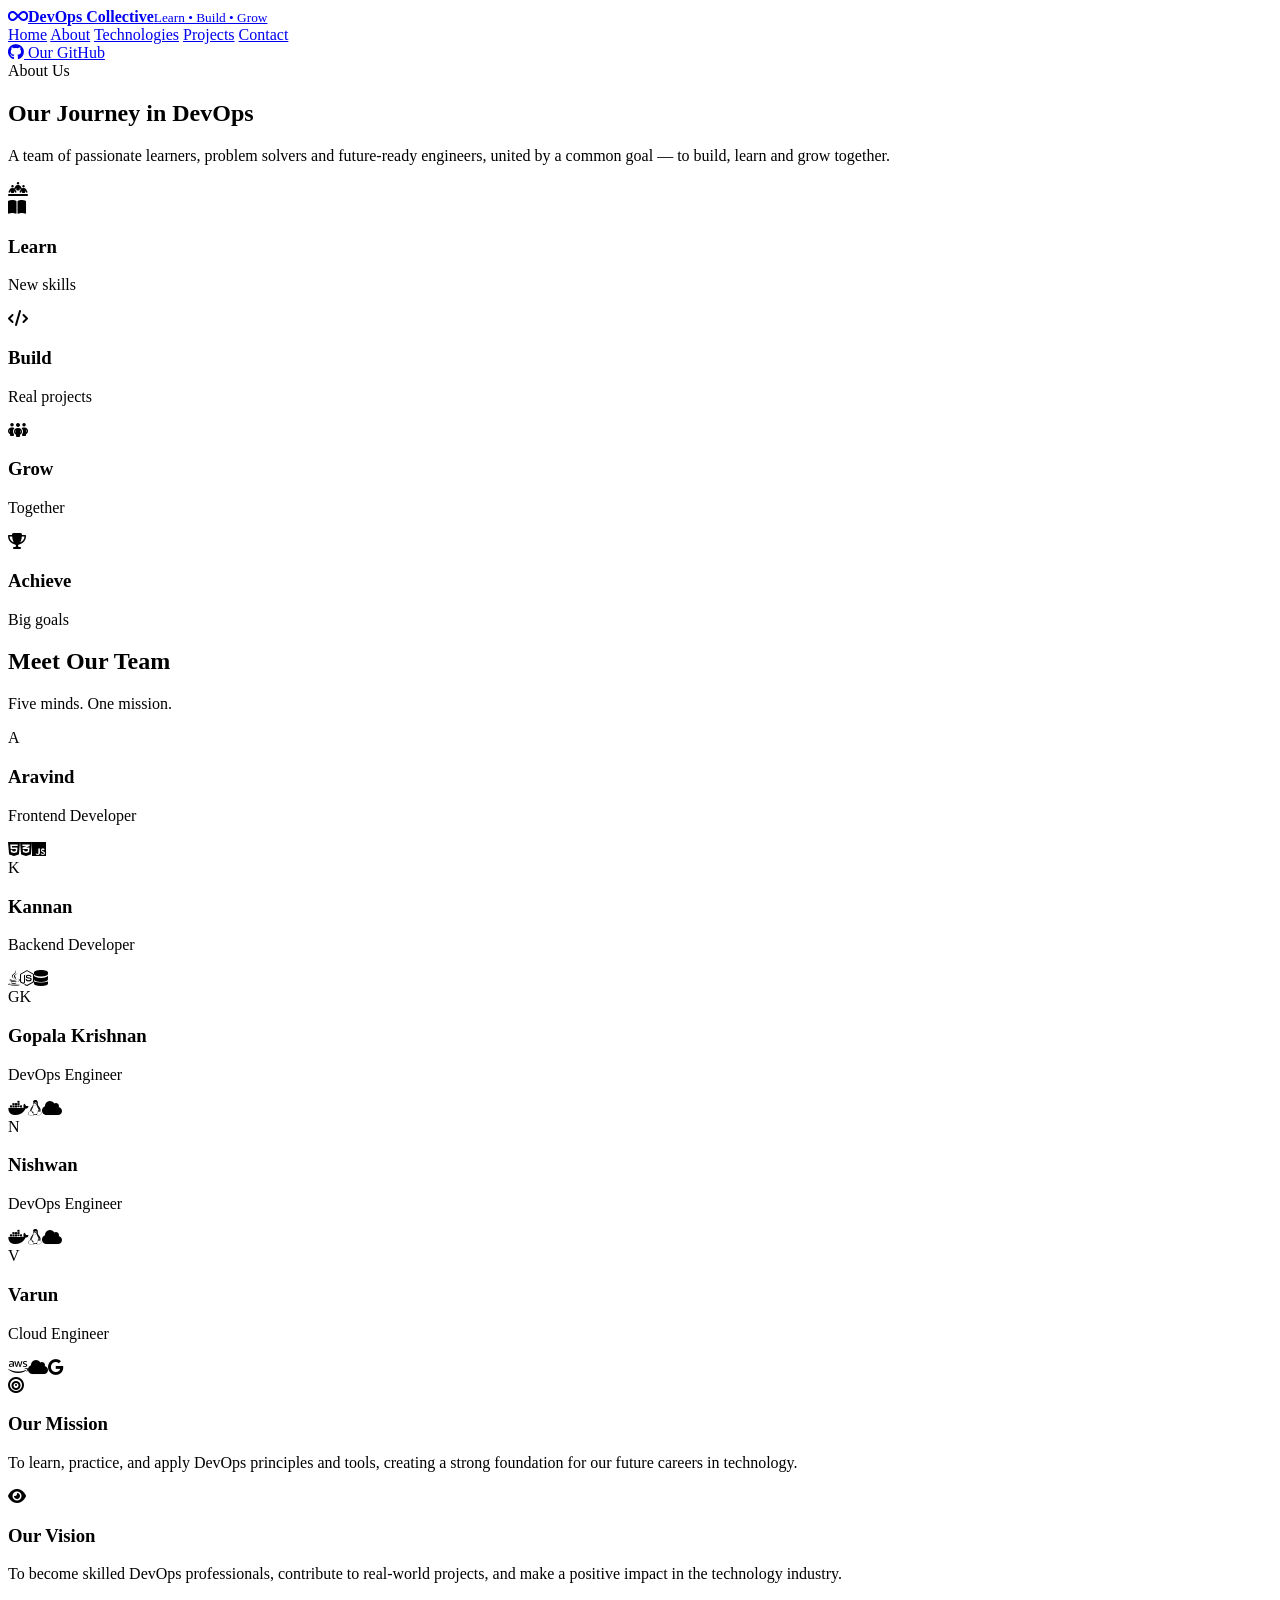
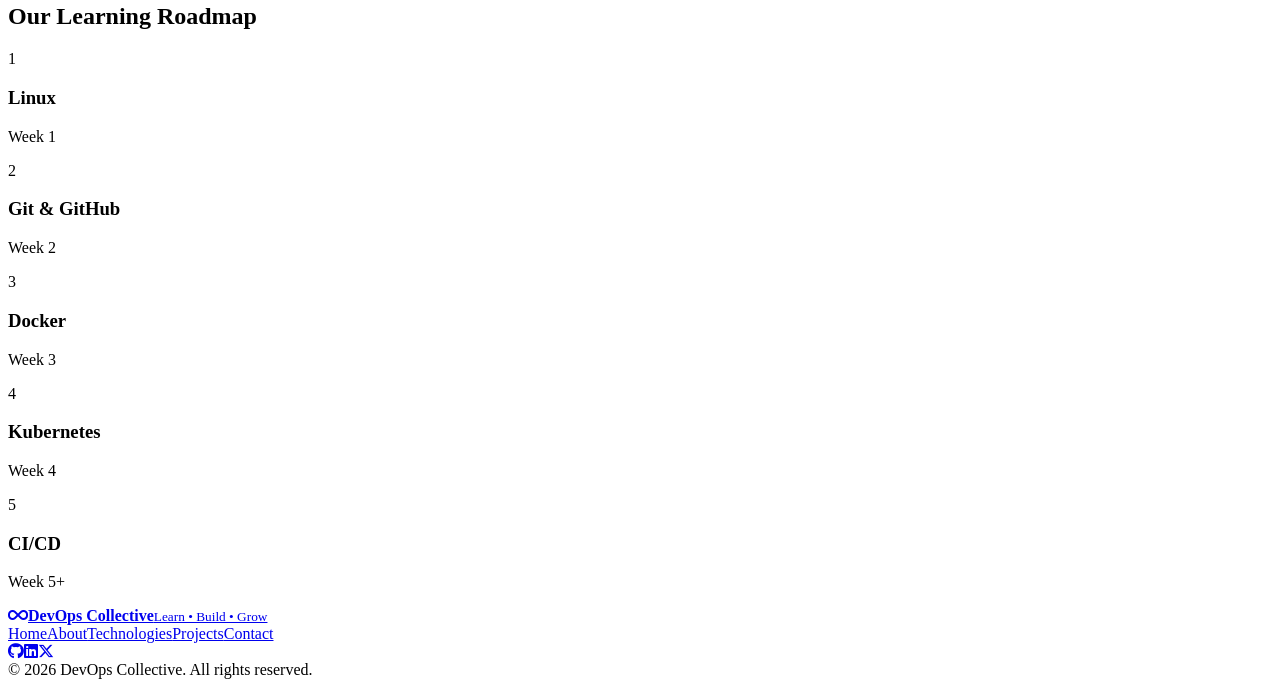
==== about.html @ 96be108b "<Aravind> initial commit for the about page" ====
<!doctype html>
<html lang="en">
  <head>
    <meta charset="UTF-8" />
    <meta name="viewport" content="width=device-width, initial-scale=1.0" />
    <title>DevOps Collective | About</title>
    <link
      rel="stylesheet"
      href="https://cdnjs.cloudflare.com/ajax/libs/font-awesome/6.5.2/css/all.min.css"
    />
    <link rel="stylesheet" href="style.css" />
  </head>
  <body>
    <header class="header">
      <div class="container nav-container">
        <a href="index.html" class="logo"
          ><span class="logo-icon"><i class="fa-solid fa-infinity"></i></span
          ><span
            ><strong>DevOps Collective</strong
            ><small>Learn • Build • Grow</small></span
          ></a
        >
        <nav class="navbar">
          <a href="index.html">Home</a>
          <a href="about.html" class="active">About</a>
          <a href="technologies.html">Technologies</a>
          <a href="projects.html">Projects</a>
          <a href="contact.html">Contact</a>
        </nav>
        <a href="https://github.com/" target="_blank" class="github-btn">
          <i class="fa-brands fa-github"></i> Our GitHub
        </a>
      </div>
    </header>
    <section class="page-hero">
      <div class="container page-hero-content">
        <div>
          <span class="badge">About Us</span>
          <h1>Our Journey <span>in DevOps</span></h1>
          <p>
            A team of passionate learners, problem solvers and future-ready
            engineers, united by a common goal — to build, learn and grow
            together.
          </p>
        </div>
        <div class="team-illustration">
          <i class="fa-solid fa-people-line"></i>
        </div>
      </div>
    </section>
    <section class="section">
      <div class="container">
        <div class="four-grid">
          <div class="info-card">
            <div class="info-icon"><i class="fa-solid fa-book-open"></i></div>
            <h3>Learn</h3>
            <p>New skills</p>
          </div>
          <div class="info-card">
            <div class="info-icon"><i class="fa-solid fa-code"></i></div>
            <h3>Build</h3>
            <p>Real projects</p>
          </div>
          <div class="info-card">
            <div class="info-icon">
              <i class="fa-solid fa-people-group"></i>
            </div>
            <h3>Grow</h3>
            <p>Together</p>
          </div>
          <div class="info-card">
            <div class="info-icon"><i class="fa-solid fa-trophy"></i></div>
            <h3>Achieve</h3>
            <p>Big goals</p>
          </div>
        </div>
      </div>
    </section>
    <section class="section">
      <div class="container">
        <div class="section-heading">
          <h2>Meet Our Team</h2>
          <p>Five minds. One mission.</p>
        </div>
        <div class="team-grid">
          <div class="team-card">
            <div class="avatar">A</div>
            <h3>Aravind</h3>
            <p>Frontend Developer</p>
            <div class="mini-social">
              <i class="fa-brands fa-html5"></i
              ><i class="fa-brands fa-css3-alt"></i
              ><i class="fa-brands fa-js"></i>
            </div>
          </div>
          <div class="team-card">
            <div class="avatar">K</div>
            <h3>Kannan</h3>
            <p>Backend Developer</p>
            <div class="mini-social">
              <i class="fa-brands fa-java"></i
              ><i class="fa-brands fa-node-js"></i
              ><i class="fa-solid fa-database"></i>
            </div>
          </div>
          <div class="team-card">
            <div class="avatar">GK</div>
            <h3>Gopala Krishnan</h3>
            <p>DevOps Engineer</p>
            <div class="mini-social">
              <i class="fa-brands fa-docker"></i
              ><i class="fa-brands fa-linux"></i
              ><i class="fa-solid fa-cloud"></i>
            </div>
          </div>
          <div class="team-card">
            <div class="avatar">N</div>
            <h3>Nishwan</h3>
            <p>DevOps Engineer</p>
            <div class="mini-social">
              <i class="fa-brands fa-docker"></i
              ><i class="fa-brands fa-linux"></i
              ><i class="fa-solid fa-cloud"></i>
            </div>
          </div>
          <div class="team-card">
            <div class="avatar">V</div>
            <h3>Varun</h3>
            <p>Cloud Engineer</p>
            <div class="mini-social">
              <i class="fa-brands fa-aws"></i><i class="fa-solid fa-cloud"></i
              ><i class="fa-brands fa-google"></i>
            </div>
          </div>
        </div>
      </div>
    </section>
    <section class="section">
      <div class="container mission-grid">
        <div class="mission-card">
          <div class="mission-icon"><i class="fa-solid fa-bullseye"></i></div>
          <div>
            <h3>Our Mission</h3>
            <p>
              To learn, practice, and apply DevOps principles and tools,
              creating a strong foundation for our future careers in technology.
            </p>
          </div>
        </div>
        <div class="mission-card">
          <div class="mission-icon"><i class="fa-solid fa-eye"></i></div>
          <div>
            <h3>Our Vision</h3>
            <p>
              To become skilled DevOps professionals, contribute to real-world
              projects, and make a positive impact in the technology industry.
            </p>
          </div>
        </div>
      </div>
    </section>
    <section class="section">
      <div class="container">
        <div class="section-heading"><h2>Our Learning Roadmap</h2></div>
        <div class="roadmap">
          <div class="roadmap-item">
            <span>1</span>
            <h3>Linux</h3>
            <p>Week 1</p>
          </div>
          <div class="roadmap-line"></div>
          <div class="roadmap-item">
            <span>2</span>
            <h3>Git & GitHub</h3>
            <p>Week 2</p>
          </div>
          <div class="roadmap-line"></div>
          <div class="roadmap-item">
            <span>3</span>
            <h3>Docker</h3>
            <p>Week 3</p>
          </div>
          <div class="roadmap-line"></div>
          <div class="roadmap-item">
            <span>4</span>
            <h3>Kubernetes</h3>
            <p>Week 4</p>
          </div>
          <div class="roadmap-line"></div>
          <div class="roadmap-item">
            <span>5</span>
            <h3>CI/CD</h3>
            <p>Week 5+</p>
          </div>
        </div>
      </div>
    </section>
    <footer class="footer">
      <div class="container footer-content">
        <div class="footer-brand">
          <a href="index.html" class="logo"
            ><span class="logo-icon"><i class="fa-solid fa-infinity"></i></span
            ><span
              ><strong>DevOps Collective</strong
              ><small>Learn • Build • Grow</small></span
            ></a
          >
        </div>
        <div class="footer-links">
          <a href="index.html">Home</a><a href="about.html">About</a
          ><a href="technologies.html">Technologies</a
          ><a href="projects.html">Projects</a
          ><a href="contact.html">Contact</a>
        </div>
        <div class="footer-social">
          <a href="#"><i class="fa-brands fa-github"></i></a
          ><a href="#"><i class="fa-brands fa-linkedin"></i></a
          ><a href="#"><i class="fa-brands fa-x-twitter"></i></a>
        </div>
      </div>
      <div class="copyright">
        © 2026 DevOps Collective. All rights reserved.
      </div>
    </footer>
  </body>
</html>
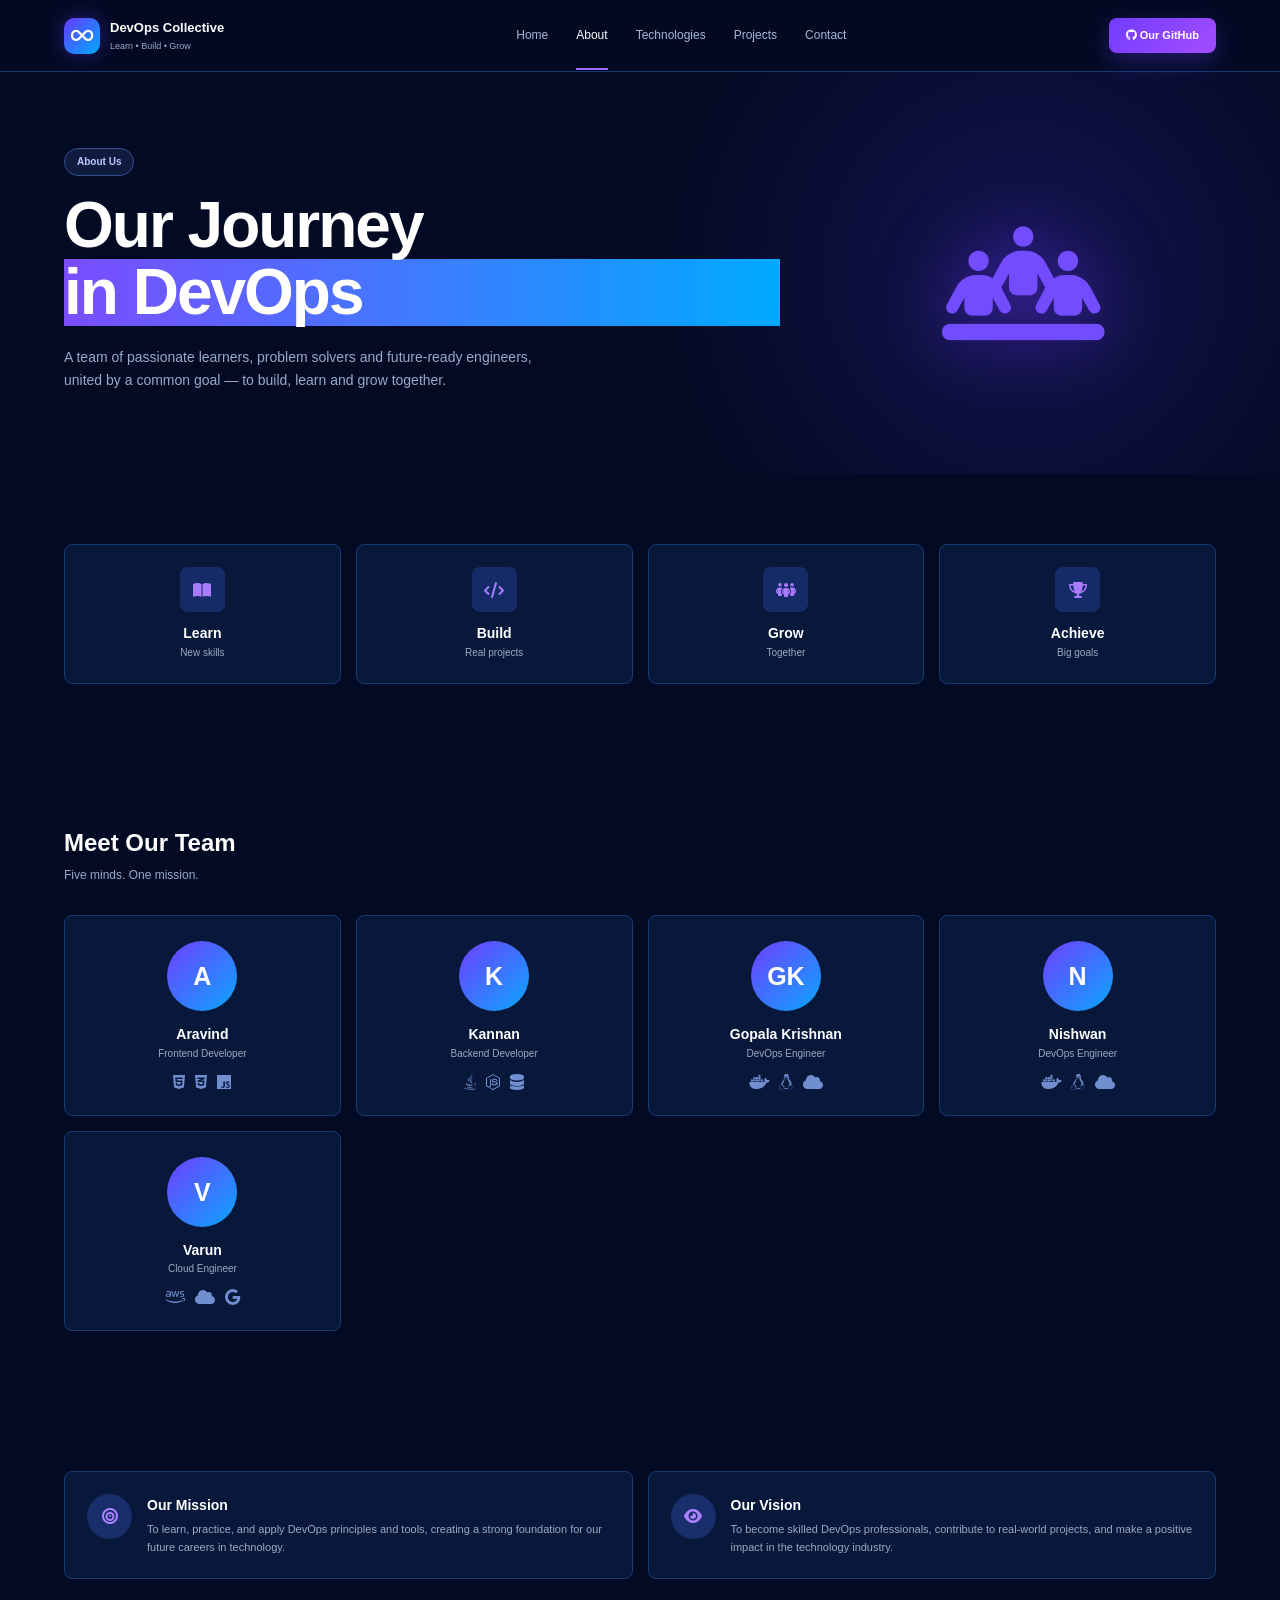
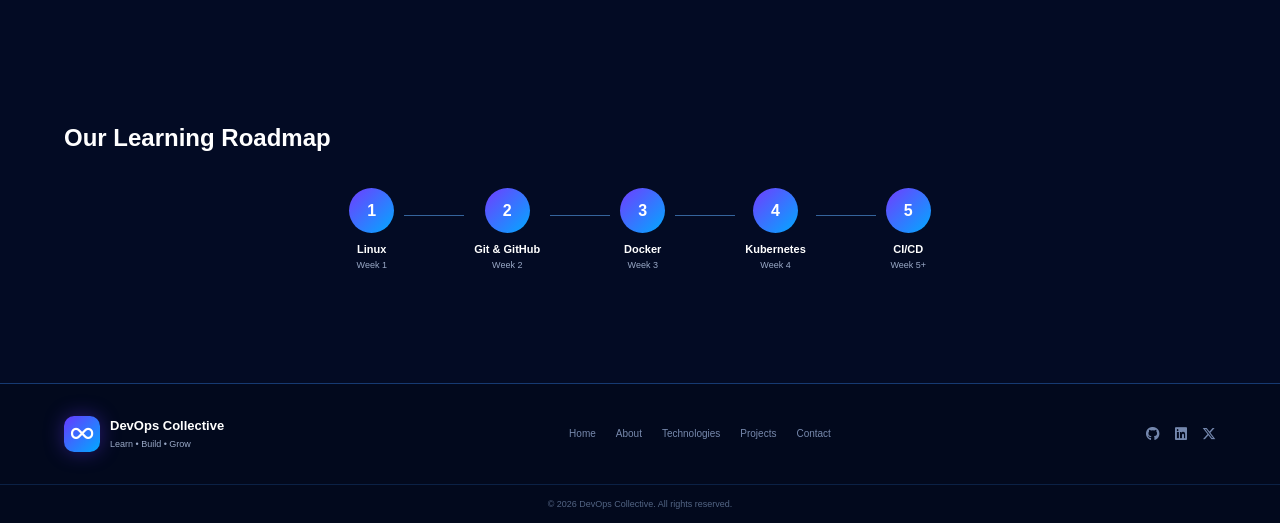
==== commit b28ff1ee: "changed the name of style page" ====
--- a/about.html
+++ b/about.html
@@ -8,7 +8,7 @@
       rel="stylesheet"
       href="https://cdnjs.cloudflare.com/ajax/libs/font-awesome/6.5.2/css/all.min.css"
     />
-    <link rel="stylesheet" href="style.css" />
+    <link rel="stylesheet" href="Style.css" />
   </head>
   <body>
     <header class="header">
--- a/Style.css
+++ b/Style.css
@@ -0,0 +1,1129 @@
+* {
+    margin: 0;
+    padding: 0;
+    box-sizing: border-box
+}
+
+html {
+    scroll-behavior: smooth
+}
+
+body {
+    font-family: "Segoe UI", Arial, sans-serif;
+    background: #030b24;
+    color: #fff;
+    line-height: 1.6
+}
+
+a {
+    text-decoration: none;
+    color: inherit
+}
+
+button,
+input,
+textarea,
+select {
+    font-family: inherit
+}
+
+.container {
+    width: 90%;
+    max-width: 1180px;
+    margin: auto
+}
+
+:root {
+    --bg: #030b24;
+    --card: #07183b;
+    --hover: #0b204b;
+    --border: #163a72;
+    --primary: #713cff;
+    --text: #fff;
+    --muted: #9aa9c7
+}
+
+.header {
+    height: 72px;
+    background: rgba(3, 11, 36, .96);
+    border-bottom: 1px solid var(--border);
+    position: sticky;
+    top: 0;
+    z-index: 1000;
+    backdrop-filter: blur(15px)
+}
+
+.nav-container {
+    height: 100%;
+    display: flex;
+    align-items: center;
+    justify-content: space-between;
+    gap: 30px
+}
+
+.logo {
+    display: flex;
+    align-items: center;
+    gap: 10px;
+    min-width: 190px
+}
+
+.logo-icon {
+    width: 36px;
+    height: 36px;
+    display: flex;
+    align-items: center;
+    justify-content: center;
+    border-radius: 10px;
+    background: linear-gradient(135deg, #6739ff, #00aaff);
+    color: #fff;
+    font-size: 18px;
+    box-shadow: 0 0 20px rgba(105, 55, 255, .4)
+}
+
+.logo strong {
+    display: block;
+    font-size: 13px
+}
+
+.logo small {
+    display: block;
+    color: var(--muted);
+    font-size: 9px
+}
+
+.navbar {
+    display: flex;
+    align-items: center;
+    gap: 28px
+}
+
+.navbar a {
+    color: #aab7d2;
+    font-size: 12px;
+    transition: .3s;
+    position: relative
+}
+
+.navbar a:hover,
+.navbar a.active {
+    color: #fff
+}
+
+.navbar a.active:after {
+    content: "";
+    position: absolute;
+    left: 0;
+    right: 0;
+    bottom: -25px;
+    height: 2px;
+    background: #9c6cff
+}
+
+.github-btn {
+    padding: 9px 17px;
+    border-radius: 8px;
+    background: linear-gradient(135deg, #723cff, #a44dff);
+    font-size: 11px;
+    font-weight: 600;
+    box-shadow: 0 8px 25px rgba(113, 60, 255, .3);
+    transition: .3s
+}
+
+.github-btn:hover {
+    transform: translateY(-2px)
+}
+
+.hero {
+    min-height: 470px;
+    background: radial-gradient(circle at 80% 30%, rgba(88, 47, 255, .2), transparent 30%), radial-gradient(circle at 20% 80%, rgba(0, 136, 255, .1), transparent 30%);
+    display: flex;
+    align-items: center
+}
+
+.hero-content {
+    display: grid;
+    grid-template-columns: 1fr 1fr;
+    align-items: center;
+    gap: 50px
+}
+
+.badge {
+    display: inline-block;
+    padding: 5px 12px;
+    border: 1px solid #344e91;
+    border-radius: 20px;
+    background: rgba(50, 64, 130, .3);
+    color: #b9c8ff;
+    font-size: 10px;
+    font-weight: 600;
+    margin-bottom: 16px
+}
+
+.hero h1,
+.page-hero h1 {
+    font-size: clamp(42px, 5vw, 64px);
+    line-height: 1.05;
+    margin-bottom: 20px;
+    letter-spacing: -2px
+}
+
+.hero h1 span,
+.page-hero h1 span {
+    display: block;
+    background: linear-gradient(90deg, #7b4dff, #00aaff);
+    *-webkit-background-clip*: text;
+    *-webkit-text-fill-color*: transparent
+}
+
+.hero p,
+.page-hero p {
+    max-width: 500px;
+    color: var(--muted);
+    font-size: 14px;
+    margin-bottom: 28px
+}
+
+.hero-buttons {
+    display: flex;
+    gap: 12px
+}
+
+.btn {
+    display: inline-flex;
+    align-items: center;
+    justify-content: center;
+    gap: 8px;
+    padding: 12px 20px;
+    border-radius: 8px;
+    font-size: 12px;
+    cursor: pointer;
+    border: none;
+    transition: .3s
+}
+
+.primary-btn {
+    background: linear-gradient(135deg, #713cff, #a447ff);
+    color: #1d1a1a;
+    box-shadow: 0 10px 25px rgba(113, 60, 255, .3)
+}
+
+.primary-btn:hover {
+    transform: translateY(-2px)
+}
+
+.secondary-btn {
+    border: 1px solid #245093;
+    background: #071633;
+    color: #fff
+}
+
+.secondary-btn:hover {
+    background: #0b2048
+}
+
+.hero-visual {
+    height: 330px;
+    position: relative;
+    display: flex;
+    justify-content: center;
+    align-items: center
+}
+
+.cloud {
+    position: absolute;
+    top: 25px;
+    right: 100px;
+    font-size: 70px;
+    color: #667cff;
+    filter: drop-shadow(0 0 25px rgba(100, 70, 255, .7))
+}
+
+.server-stack {
+    position: relative;
+    width: 250px
+}
+
+.server-stack div {
+    height: 65px;
+    margin: 7px;
+    border-radius: 8px;
+    border: 1px solid #3166ad;
+    background: linear-gradient(135deg, #112b61, #071535);
+    display: flex;
+    align-items: center;
+    justify-content: center;
+    color: #3da8ff;
+    font-size: 30px;
+    box-shadow: 0 10px 30px rgba(0, 0, 0, .3)
+}
+
+.plant {
+    position: absolute;
+    font-size: 55px;
+    color: #1b9f8c
+}
+
+.plant-left {
+    bottom: 20px;
+    left: 40px
+}
+
+.plant-right {
+    bottom: 10px;
+    right: 50px
+}
+
+.section {
+    padding: 70px 0
+}
+
+.section-heading {
+    margin-bottom: 30px
+}
+
+.section-heading h2 {
+    font-size: 24px;
+    margin-bottom: 4px
+}
+
+.section-heading p {
+    color: var(--muted);
+    font-size: 12px
+}
+
+.left-heading {
+    text-align: left
+}
+
+.technology-grid {
+    display: grid;
+    grid-template-columns: repeat(4, 1fr);
+    gap: 12px
+}
+
+.tech-card {
+    min-height: 125px;
+    padding: 20px 10px;
+    border-radius: 8px;
+    border: 1px solid var(--border);
+    background: linear-gradient(145deg, #071b42, #061333);
+    text-align: center;
+    transition: .3s
+}
+
+.tech-card:hover {
+    transform: translateY(-5px);
+    border-color: #396dc0;
+    background: var(--hover)
+}
+
+.tech-icon {
+    width: 50px;
+    height: 50px;
+    margin: auto auto 12px;
+    display: flex;
+    align-items: center;
+    justify-content: center;
+    border-radius: 50%;
+    border: 1px solid #30558d;
+    font-size: 24px;
+    color: #63a9ff;
+    background: #061431
+}
+
+.tech-card h3 {
+    font-size: 12px;
+    margin-bottom: 3px
+}
+
+.tech-card p {
+    color: var(--muted);
+    font-size: 9px
+}
+
+.lifecycle {
+    display: flex;
+    align-items: center;
+    justify-content: space-between;
+    padding: 30px;
+    border: 1px solid var(--border);
+    border-radius: 10px;
+    background: #061536
+}
+
+.life-step {
+    text-align: center
+}
+
+.life-icon {
+    width: 55px;
+    height: 55px;
+    margin: auto auto 8px;
+    border-radius: 50%;
+    display: flex;
+    align-items: center;
+    justify-content: center;
+    background: linear-gradient(135deg, #5f39ff, #0b9cff);
+    box-shadow: 0 0 25px rgba(83, 74, 255, .35);
+    font-size: 20px
+}
+
+.life-step h3 {
+    font-size: 11px
+}
+
+.arrow {
+    color: #3f73b9;
+    font-size: 22px
+}
+
+.page-hero {
+    padding: 75px 0 55px;
+    background: radial-gradient(circle at 80% 50%, rgba(90, 50, 255, .2), transparent 35%)
+}
+
+.page-hero-content {
+    display: grid;
+    grid-template-columns: 1.3fr .7fr;
+    align-items: center;
+    gap: 50px
+}
+
+.team-illustration,
+.tech-illustration,
+.projects-illustration,
+.contact-illustration {
+    height: 230px;
+    display: flex;
+    align-items: center;
+    justify-content: center;
+    font-size: 130px;
+    color: #744cff;
+    filter: drop-shadow(0 0 35px rgba(106, 55, 255, .5))
+}
+
+.four-grid {
+    display: grid;
+    grid-template-columns: repeat(4, 1fr);
+    gap: 15px
+}
+
+.info-card {
+    padding: 22px;
+    text-align: center;
+    border: 1px solid var(--border);
+    border-radius: 8px;
+    background: var(--card)
+}
+
+.info-icon {
+    width: 45px;
+    height: 45px;
+    margin: auto auto 10px;
+    display: flex;
+    align-items: center;
+    justify-content: center;
+    border-radius: 8px;
+    background: #142b68;
+    color: #a87aff
+}
+
+.info-card h3 {
+    font-size: 14px
+}
+
+.info-card p {
+    color: var(--muted);
+    font-size: 10px
+}
+
+.team-grid {
+    display: grid;
+    grid-template-columns: repeat(4, 1fr);
+    gap: 15px
+}
+
+.team-card {
+    padding: 25px 15px;
+    text-align: center;
+    border: 1px solid var(--border);
+    border-radius: 8px;
+    background: var(--card);
+    transition: .3s
+}
+
+.team-card:hover {
+    transform: translateY(-5px);
+    border-color: #536fc0
+}
+
+.avatar {
+    width: 70px;
+    height: 70px;
+    margin: auto auto 12px;
+    border-radius: 50%;
+    display: flex;
+    align-items: center;
+    justify-content: center;
+    background: linear-gradient(135deg, #703eff, #0aa7ff);
+    font-size: 25px;
+    font-weight: bold
+}
+
+.team-card h3 {
+    font-size: 14px
+}
+
+.team-card p {
+    color: var(--muted);
+    font-size: 10px
+}
+
+.mini-social {
+    margin-top: 12px;
+    display: flex;
+    justify-content: center;
+    gap: 10px;
+    color: #718fd0
+}
+
+.mission-grid {
+    display: grid;
+    grid-template-columns: 1fr 1fr;
+    gap: 15px
+}
+
+.mission-card {
+    display: flex;
+    gap: 15px;
+    padding: 22px;
+    border: 1px solid var(--border);
+    border-radius: 8px;
+    background: var(--card)
+}
+
+.mission-icon {
+    min-width: 45px;
+    height: 45px;
+    display: flex;
+    align-items: center;
+    justify-content: center;
+    border-radius: 50%;
+    background: #192e6b;
+    color: #aa82ff
+}
+
+.mission-card h3 {
+    font-size: 14px;
+    margin-bottom: 5px
+}
+
+.mission-card p {
+    color: var(--muted);
+    font-size: 11px
+}
+
+.roadmap {
+    display: flex;
+    align-items: center;
+    justify-content: center
+}
+
+.roadmap-item {
+    text-align: center
+}
+
+.roadmap-item span {
+    width: 45px;
+    height: 45px;
+    margin: auto auto 8px;
+    display: flex;
+    align-items: center;
+    justify-content: center;
+    border-radius: 50%;
+    background: linear-gradient(135deg, #713cff, #00aaff);
+    font-weight: bold
+}
+
+.roadmap-item h3 {
+    font-size: 11px
+}
+
+.roadmap-item p {
+    color: var(--muted);
+    font-size: 9px
+}
+
+.roadmap-line {
+    width: 60px;
+    height: 1px;
+    background: #35649c;
+    margin: 0 10px 30px
+}
+
+.technology-large-grid {
+    display: grid;
+    grid-template-columns: repeat(4, 1fr);
+    gap: 15px
+}
+
+.technology-card-large {
+    min-height: 200px;
+    padding: 25px 18px;
+    border-radius: 9px;
+    border: 1px solid var(--border);
+    background: linear-gradient(145deg, #081b42, #06122f);
+    text-align: center;
+    transition: .3s
+}
+
+.technology-card-large:hover {
+    transform: translateY(-5px);
+    border-color: #4b72c4
+}
+
+.large-icon {
+    width: 70px;
+    height: 70px;
+    margin: auto auto 15px;
+    border-radius: 50%;
+    border: 1px solid #37639b;
+    display: flex;
+    align-items: center;
+    justify-content: center;
+    color: #55aaff;
+    font-size: 35px;
+    background: #071737
+}
+
+.technology-card-large h3 {
+    font-size: 15px;
+    margin-bottom: 7px
+}
+
+.technology-card-large p {
+    color: var(--muted);
+    font-size: 10px;
+    min-height: 34px
+}
+
+.technology-tag {
+    display: inline-block;
+    margin-top: 12px;
+    padding: 4px 10px;
+    border-radius: 15px;
+    background: #102c6b;
+    color: #8eacff;
+    font-size: 9px
+}
+
+.goal-box {
+    margin-top: 25px;
+    display: flex;
+    align-items: center;
+    gap: 20px;
+    padding: 25px;
+    border: 1px solid #293c87;
+    border-radius: 9px;
+    background: linear-gradient(90deg, #101d50, #08183b)
+}
+
+.goal-icon {
+    width: 55px;
+    height: 55px;
+    min-width: 55px;
+    display: flex;
+    align-items: center;
+    justify-content: center;
+    border-radius: 50%;
+    border: 1px solid #6246c4;
+    color: #c090ff;
+    font-size: 25px
+}
+
+.goal-box h3 {
+    font-size: 14px
+}
+
+.goal-box p {
+    color: var(--muted);
+    font-size: 11px
+}
+
+.goal-text {
+    margin-left: auto;
+    color: #b96dff;
+    font-style: italic;
+    font-size: 20px;
+    text-align: right
+}
+
+.project-filters {
+    display: flex;
+    gap: 8px;
+    margin-bottom: 25px
+}
+
+.project-filters button {
+    padding: 7px 15px;
+    border-radius: 20px;
+    border: 1px solid var(--border);
+    background: #08183b;
+    color: #9daed0;
+    cursor: pointer;
+    font-size: 10px
+}
+
+.project-filters button:hover,
+.project-filters .filter-active {
+    background: #703cff;
+    color: #fff;
+    border-color: #703cff
+}
+
+.project-grid {
+    display: grid;
+    grid-template-columns: repeat(4, 1fr);
+    gap: 15px
+}
+
+.project-card {
+    padding: 15px;
+    border: 1px solid var(--border);
+    border-radius: 8px;
+    background: var(--card);
+    transition: .3s
+}
+
+.project-card:hover {
+    transform: translateY(-5px);
+    border-color: #536fc0
+}
+
+.project-image {
+    height: 120px;
+    margin-bottom: 15px;
+    border-radius: 6px;
+    display: flex;
+    align-items: center;
+    justify-content: center;
+    background: radial-gradient(circle, #253c8d, #081633);
+    color: #7e5cff;
+    font-size: 50px
+}
+
+.project-card h3 {
+    font-size: 13px;
+    margin-bottom: 6px
+}
+
+.project-card p {
+    color: var(--muted);
+    font-size: 10px;
+    min-height: 50px
+}
+
+.project-tags {
+    display: flex;
+    flex-wrap: wrap;
+    gap: 5px;
+    margin: 10px 0
+}
+
+.project-tags span {
+    padding: 3px 8px;
+    border-radius: 10px;
+    background: #11285d;
+    color: #91aaff;
+    font-size: 8px
+}
+
+.project-link {
+    color: #a978ff;
+    font-size: 10px;
+    display: inline-flex;
+    align-items: center;
+    gap: 5px
+}
+
+.project-cta {
+    margin-top: 25px;
+    padding: 20px;
+    border: 1px solid #2b4c99;
+    border-radius: 8px;
+    background: linear-gradient(90deg, #14225b, #08183b);
+    display: flex;
+    align-items: center;
+    gap: 15px
+}
+
+.rocket-icon {
+    width: 45px;
+    height: 45px;
+    display: flex;
+    align-items: center;
+    justify-content: center;
+    border-radius: 50%;
+    color: #d088ff;
+    background: #1d2e6c
+}
+
+.project-cta h3 {
+    font-size: 14px
+}
+
+.project-cta p {
+    color: var(--muted);
+    font-size: 10px
+}
+
+.contact-grid {
+    display: grid;
+    grid-template-columns: .8fr 1.2fr;
+    gap: 20px
+}
+
+.contact-info,
+.contact-form-container {
+    padding: 25px;
+    border-radius: 9px;
+    border: 1px solid var(--border);
+    background: var(--card)
+}
+
+.contact-info h2,
+.contact-form-container h2 {
+    font-size: 18px;
+    margin-bottom: 25px
+}
+
+.contact-item {
+    display: flex;
+    gap: 15px;
+    margin-bottom: 25px
+}
+
+.contact-icon {
+    width: 42px;
+    height: 42px;
+    min-width: 42px;
+    display: flex;
+    align-items: center;
+    justify-content: center;
+    border-radius: 50%;
+    background: #192d68;
+    color: #a479ff
+}
+
+.contact-item h3 {
+    font-size: 12px
+}
+
+.contact-item p {
+    font-size: 10px
+}
+
+.contact-item small {
+    color: var(--muted);
+    font-size: 9px
+}
+
+.follow-title {
+    font-size: 13px;
+    margin-top: 30px;
+    margin-bottom: 12px
+}
+
+.social-links {
+    display: flex;
+    gap: 10px
+}
+
+.social-links a {
+    width: 35px;
+    height: 35px;
+    display: flex;
+    align-items: center;
+    justify-content: center;
+    border: 1px solid var(--border);
+    border-radius: 6px;
+    color: #9db2e0;
+    transition: .3s
+}
+
+.social-links a:hover {
+    background: #703cff;
+    color: #fff
+}
+
+.form-group {
+    margin-bottom: 16px
+}
+
+.form-group label {
+    display: block;
+    margin-bottom: 6px;
+    font-size: 10px;
+    color: #c4d0e7
+}
+
+.form-group input,
+.form-group textarea,
+.form-group select {
+    width: 100%;
+    padding: 11px 12px;
+    border: 1px solid #1d3d74;
+    border-radius: 6px;
+    outline: none;
+    background: #04102c;
+    color: #fff;
+    font-size: 11px;
+    transition: .3s
+}
+
+.form-group input:focus,
+.form-group textarea:focus,
+.form-group select:focus {
+    border-color: #7951ff;
+    box-shadow: 0 0 0 2px rgba(121, 81, 255, .1)
+}
+
+.form-group textarea {
+    resize: vertical
+}
+
+.submit-btn {
+    width: 100%
+}
+
+.footer {
+    margin-top: 40px;
+    border-top: 1px solid var(--border);
+    background: #02091d
+}
+
+.footer-content {
+    min-height: 100px;
+    display: flex;
+    align-items: center;
+    justify-content: space-between;
+    gap: 30px
+}
+
+.footer-links {
+    display: flex;
+    gap: 20px
+}
+
+.footer-links a {
+    color: #7789ad;
+    font-size: 10px
+}
+
+.footer-links a:hover {
+    color: #fff
+}
+
+.footer-social {
+    display: flex;
+    gap: 15px
+}
+
+.footer-social a {
+    color: #7487ad;
+    font-size: 14px
+}
+
+.footer-social a:hover {
+    color: #fff
+}
+
+.copyright {
+    text-align: center;
+    padding: 12px;
+    border-top: 1px solid #0b2145;
+    color: #536584;
+    font-size: 9px
+}
+
+@media (max-width:1000px) {
+    .navbar {
+        gap: 15px
+    }
+
+    .technology-grid,
+    .technology-large-grid {
+        grid-template-columns: repeat(2, 1fr)
+    }
+
+    .project-grid {
+        grid-template-columns: repeat(2, 1fr)
+    }
+
+    .team-grid {
+        grid-template-columns: repeat(2, 1fr)
+    }
+
+    .four-grid {
+        grid-template-columns: repeat(2, 1fr)
+    }
+}
+
+@media (max-width:768px) {
+    .header {
+        height: auto;
+        padding: 15px 0
+    }
+
+    .nav-container {
+        flex-wrap: wrap
+    }
+
+    .navbar {
+        order: 3;
+        width: 100%;
+        justify-content: center;
+        overflow-x: auto;
+        padding-top: 10px
+    }
+
+    .navbar a.active:after {
+        bottom: -8px
+    }
+
+    .github-btn {
+        margin-left: auto
+    }
+
+    .hero-content,
+    .page-hero-content {
+        grid-template-columns: 1fr
+    }
+
+    .hero {
+        padding: 60px 0
+    }
+
+    .hero-visual {
+        height: 250px
+    }
+
+    .page-hero {
+        padding: 50px 0 30px
+    }
+
+    .team-illustration,
+    .tech-illustration,
+    .projects-illustration,
+    .contact-illustration {
+        height: 150px;
+        font-size: 90px
+    }
+
+    .lifecycle {
+        flex-wrap: wrap;
+        justify-content: center;
+        gap: 15px
+    }
+
+    .arrow {
+        display: none
+    }
+
+    .mission-grid,
+    .contact-grid {
+        grid-template-columns: 1fr
+    }
+
+    .roadmap {
+        flex-direction: column;
+        gap: 10px
+    }
+
+    .roadmap-line {
+        width: 1px;
+        height: 30px;
+        margin: 0
+    }
+
+    .footer-content {
+        flex-direction: column;
+        padding: 25px 0;
+        text-align: center
+    }
+}
+
+@media (max-width:550px) {
+    .container {
+        width: 92%
+    }
+
+    .logo {
+        min-width: auto
+    }
+
+    .logo small {
+        display: none
+    }
+
+    .github-btn {
+        padding: 8px 10px;
+        font-size: 9px
+    }
+
+    .navbar {
+        justify-content: flex-start
+    }
+
+    .navbar a {
+        white-space: nowrap
+    }
+
+    .hero h1,
+    .page-hero h1 {
+        font-size: 40px
+    }
+
+    .hero-buttons {
+        flex-direction: column
+    }
+
+    .hero-buttons .btn {
+        width: 100%
+    }
+
+    .technology-grid,
+    .technology-large-grid,
+    .project-grid,
+    .team-grid,
+    .four-grid {
+        grid-template-columns: 1fr
+    }
+
+    .lifecycle {
+        display: grid;
+        grid-template-columns: repeat(2, 1fr)
+    }
+
+    .goal-box {
+        align-items: flex-start
+    }
+
+    .goal-text {
+        display: none
+    }
+
+    .project-filters {
+        overflow-x: auto
+    }
+
+    .project-filters button {
+        white-space: nowrap
+    }
+
+    .footer-links {
+        flex-wrap: wrap;
+        justify-content: center
+    }
+}
